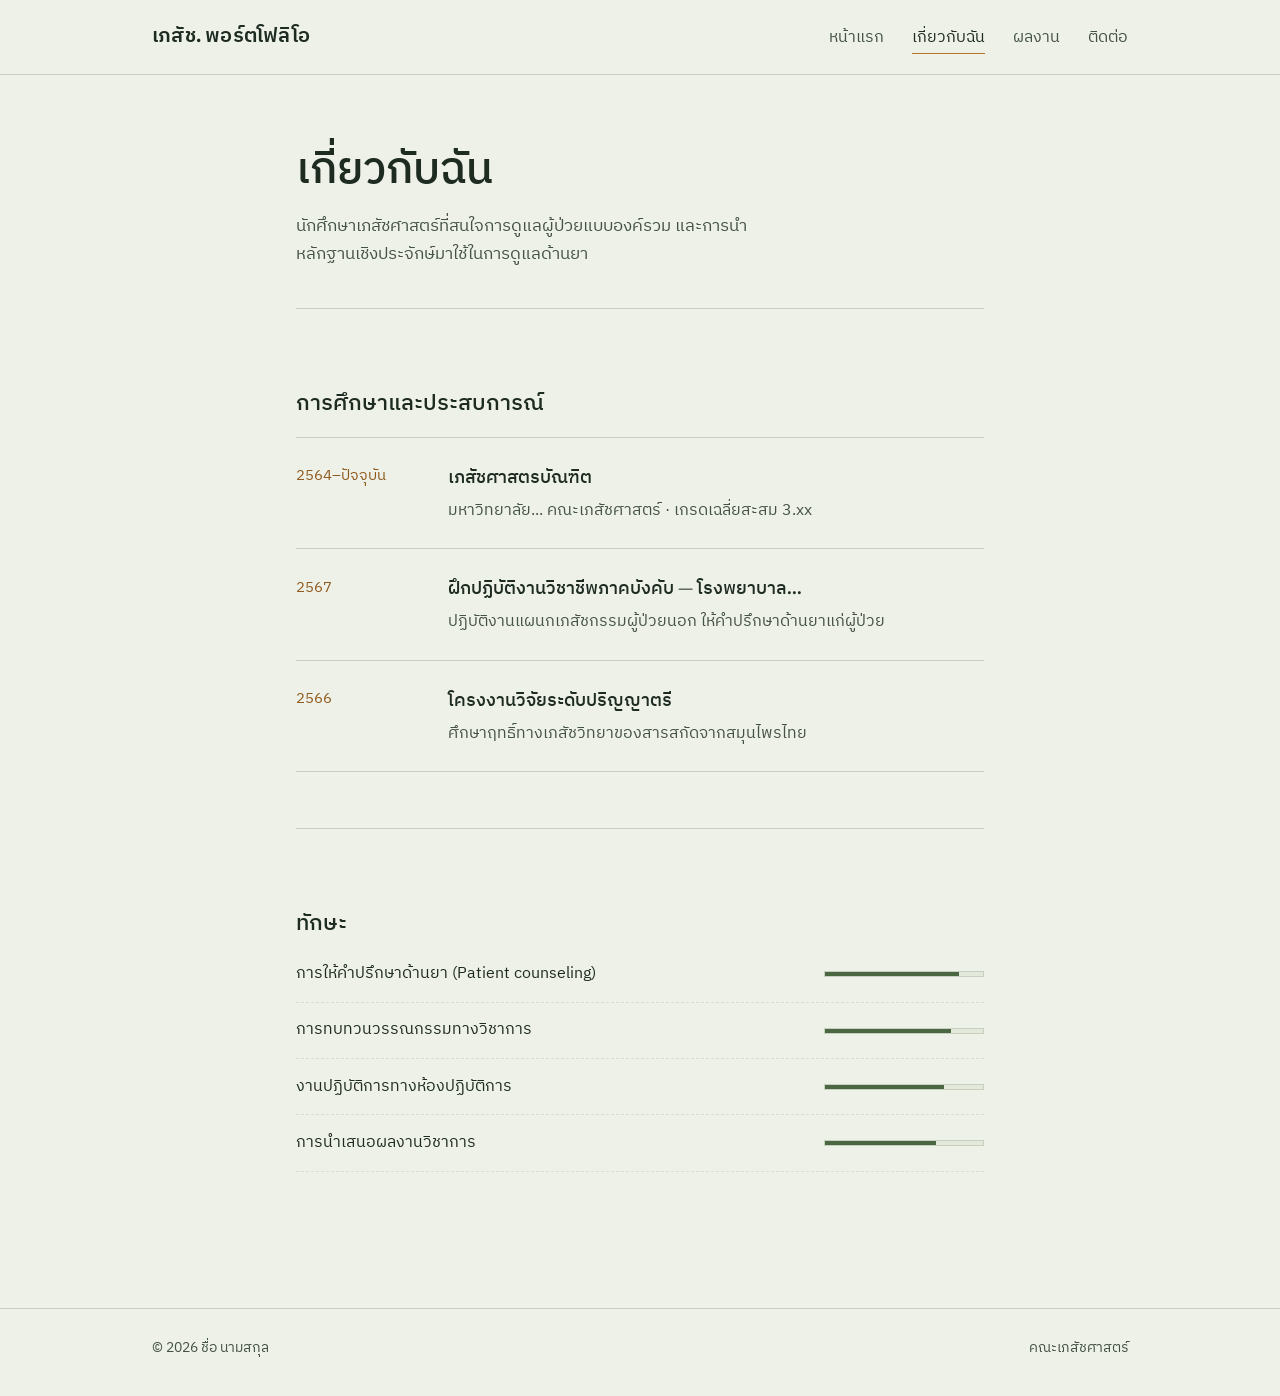
==== about.html @ ba4407d7 "Add files via upload" ====
<!DOCTYPE html>
<html lang="th">
<head>
<meta charset="UTF-8">
<meta name="viewport" content="width=device-width, initial-scale=1.0">
<title>เกี่ยวกับฉัน — ชื่อ นามสกุล</title>
<link rel="stylesheet" href="styles.css">
</head>
<body>

<header class="site">
  <nav class="site-nav">
    <a class="mark" href="index.html">เภสัช. พอร์ตโฟลิโอ</a>
    <ul>
      <li><a href="index.html">หน้าแรก</a></li>
      <li><a href="about.html" aria-current="page">เกี่ยวกับฉัน</a></li>
      <li><a href="projects.html">ผลงาน</a></li>
      <li><a href="contact.html">ติดต่อ</a></li>
    </ul>
  </nav>
</header>

<main>
  <div class="wrap">
    <div class="page-head">
      <h1>เกี่ยวกับฉัน</h1>
      <p>
        นักศึกษาเภสัชศาสตร์ที่สนใจการดูแลผู้ป่วยแบบองค์รวม
        และการนำหลักฐานเชิงประจักษ์มาใช้ในการดูแลด้านยา
      </p>
    </div>

    <section class="block">
      <h2 style="font-family: var(--font-display); font-weight:500; font-size:1.4rem; margin-bottom:1rem;">การศึกษาและประสบการณ์</h2>
      <ul class="timeline">
        <li>
          <span class="when">2564–ปัจจุบัน</span>
          <div>
            <h3>เภสัชศาสตรบัณฑิต</h3>
            <p>มหาวิทยาลัย... คณะเภสัชศาสตร์ · เกรดเฉลี่ยสะสม 3.xx</p>
          </div>
        </li>
        <li>
          <span class="when">2567</span>
          <div>
            <h3>ฝึกปฏิบัติงานวิชาชีพภาคบังคับ — โรงพยาบาล...</h3>
            <p>ปฏิบัติงานแผนกเภสัชกรรมผู้ป่วยนอก ให้คำปรึกษาด้านยาแก่ผู้ป่วย</p>
          </div>
        </li>
        <li>
          <span class="when">2566</span>
          <div>
            <h3>โครงงานวิจัยระดับปริญญาตรี</h3>
            <p>ศึกษาฤทธิ์ทางเภสัชวิทยาของสารสกัดจากสมุนไพรไทย</p>
          </div>
        </li>
      </ul>
    </section>

    <section class="block">
      <h2 style="font-family: var(--font-display); font-weight:500; font-size:1.4rem; margin-bottom:1.3rem;">ทักษะ</h2>
      <ul class="skill-list">
        <li>
          <span class="name">การให้คำปรึกษาด้านยา (Patient counseling)</span>
          <span class="bar"><span style="--fill: 85%;"></span></span>
        </li>
        <li>
          <span class="name">การทบทวนวรรณกรรมทางวิชาการ</span>
          <span class="bar"><span style="--fill: 80%;"></span></span>
        </li>
        <li>
          <span class="name">งานปฏิบัติการทางห้องปฏิบัติการ</span>
          <span class="bar"><span style="--fill: 75%;"></span></span>
        </li>
        <li>
          <span class="name">การนำเสนอผลงานวิชาการ</span>
          <span class="bar"><span style="--fill: 70%;"></span></span>
        </li>
      </ul>
    </section>
  </div>
</main>

<footer class="site">
  <div class="wrap-wide">
    <span>© 2026 ชื่อ นามสกุล</span>
    <span>คณะเภสัชศาสตร์</span>
  </div>
</footer>

</body>
</html>
---- styles.css ----
/* ===================================================================
   Portfolio — เภสัชศาสตร์
   Design concept: ฉลากยา / apothecary label — hairline rules, a warm
   amber-glass accent against sage paper, serif headlines set like a
   label's product name, sans body copy for clarity and legibility.
   =================================================================== */

@import url('https://fonts.googleapis.com/css2?family=Fraunces:opsz,wght@9..144,400;9..144,500;9..144,600&family=IBM+Plex+Sans+Thai:wght@400;500;600&family=IBM+Plex+Sans:wght@400;500;600&display=swap');

:root {
  --ink: #1E2B21;
  --ink-soft: #445243;
  --paper: #EEF1E8;
  --paper-alt: #E3E9DA;
  --card: #F6F8F1;
  --amber: #B8752B;
  --amber-deep: #8F5A1E;
  --green: #4A6741;
  --line: #C7CFC0;
  --line-soft: #D8DECE;

  --font-display: 'Fraunces', 'IBM Plex Sans Thai', serif;
  --font-body: 'IBM Plex Sans Thai', 'IBM Plex Sans', sans-serif;

  --content-w: 46rem;
  --wide-w: 64rem;
}

* { box-sizing: border-box; }

html {
  scroll-behavior: smooth;
}

body {
  margin: 0;
  background: var(--paper);
  color: var(--ink);
  font-family: var(--font-body);
  font-size: 1rem;
  line-height: 1.65;
  -webkit-font-smoothing: antialiased;
}

img { max-width: 100%; display: block; }

a {
  color: var(--amber-deep);
  text-decoration-color: var(--line);
  text-underline-offset: 3px;
}
a:hover { text-decoration-color: currentColor; }

:focus-visible {
  outline: 2px solid var(--amber-deep);
  outline-offset: 3px;
}

@media (prefers-reduced-motion: reduce) {
  *, *::before, *::after {
    animation-duration: 0.001ms !important;
    transition-duration: 0.001ms !important;
  }
  html { scroll-behavior: auto; }
}

/* ---------- layout shells ---------- */

.wrap {
  max-width: var(--content-w);
  margin: 0 auto;
  padding: 0 1.5rem;
}
.wrap-wide {
  max-width: var(--wide-w);
  margin: 0 auto;
  padding: 0 1.5rem;
}

/* ---------- header / nav ---------- */

header.site {
  border-bottom: 1px solid var(--line);
  background: var(--paper);
}
.site-nav {
  max-width: var(--wide-w);
  margin: 0 auto;
  padding: 1.15rem 1.5rem;
  display: flex;
  align-items: baseline;
  justify-content: space-between;
  gap: 1rem;
  flex-wrap: wrap;
}
.site-nav .mark {
  font-family: var(--font-display);
  font-size: 1.25rem;
  font-weight: 600;
  color: var(--ink);
  text-decoration: none;
  letter-spacing: 0.01em;
}
.site-nav .mark:hover { color: var(--amber-deep); }
.site-nav ul {
  list-style: none;
  display: flex;
  gap: 1.75rem;
  margin: 0;
  padding: 0;
}
.site-nav a {
  color: var(--ink-soft);
  text-decoration: none;
  font-size: 0.97rem;
  padding-bottom: 3px;
  border-bottom: 1px solid transparent;
}
.site-nav a:hover { color: var(--ink); }
.site-nav a[aria-current="page"] {
  color: var(--ink);
  border-bottom-color: var(--amber);
}

/* ---------- footer ---------- */

footer.site {
  border-top: 1px solid var(--line);
  margin-top: 5rem;
}
footer.site .wrap-wide {
  padding-top: 1.75rem;
  padding-bottom: 2.25rem;
  display: flex;
  justify-content: space-between;
  flex-wrap: wrap;
  gap: 0.75rem;
  color: var(--ink-soft);
  font-size: 0.9rem;
}

/* ---------- hero (home) ---------- */

.hero {
  padding: 5.5rem 0 4rem;
}
.hero .kicker {
  font-size: 0.95rem;
  color: var(--amber-deep);
  margin: 0 0 0.9rem;
}
.hero h1 {
  font-family: var(--font-display);
  font-weight: 500;
  font-size: clamp(2.3rem, 5vw, 3.6rem);
  line-height: 1.12;
  margin: 0 0 1.1rem;
  max-width: 14ch;
  opacity: 0;
  animation: rise 0.7s ease-out 0.1s forwards;
}
.hero p.lede {
  font-size: 1.15rem;
  color: var(--ink-soft);
  max-width: 42ch;
  margin: 0 0 2.1rem;
  opacity: 0;
  animation: rise 0.7s ease-out 0.25s forwards;
}
@keyframes rise {
  from { opacity: 0; transform: translateY(10px); }
  to   { opacity: 1; transform: translateY(0); }
}

.hr {
  border: none;
  border-top: 1px solid var(--line);
  margin: 0;
}

/* buttons */

.btn {
  display: inline-flex;
  align-items: center;
  gap: 0.5rem;
  padding: 0.7rem 1.3rem;
  background: var(--ink);
  color: var(--paper);
  text-decoration: none;
  font-size: 0.97rem;
  border: 1px solid var(--ink);
}
.btn:hover { background: var(--amber-deep); border-color: var(--amber-deep); }
.btn-outline {
  background: transparent;
  color: var(--ink);
  border: 1px solid var(--line);
}
.btn-outline:hover { border-color: var(--ink); background: var(--card); }

/* ---------- generic page header ---------- */

.page-head {
  padding: 3.5rem 0 2.5rem;
  border-bottom: 1px solid var(--line);
}
.page-head h1 {
  font-family: var(--font-display);
  font-weight: 500;
  font-size: clamp(2rem, 4vw, 2.75rem);
  margin: 0 0 0.6rem;
}
.page-head p {
  color: var(--ink-soft);
  max-width: 48ch;
  margin: 0;
  font-size: 1.05rem;
}

/* ---------- home: summary blocks ---------- */

.summary-grid {
  display: grid;
  grid-template-columns: repeat(3, 1fr);
  gap: 0;
  border-top: 1px solid var(--line);
  border-left: 1px solid var(--line);
}
.summary-grid > div {
  border-right: 1px solid var(--line);
  border-bottom: 1px solid var(--line);
  padding: 1.5rem 1.6rem;
}
.summary-grid h3 {
  font-family: var(--font-display);
  font-weight: 500;
  font-size: 1.05rem;
  margin: 0 0 0.5rem;
}
.summary-grid p {
  margin: 0;
  color: var(--ink-soft);
  font-size: 0.94rem;
}
@media (max-width: 720px) {
  .summary-grid { grid-template-columns: 1fr; }
}

section.block { padding: 3.5rem 0; }
section.block + section.block { border-top: 1px solid var(--line); }

/* ---------- about page ---------- */

.timeline {
  list-style: none;
  margin: 0;
  padding: 0;
  border-top: 1px solid var(--line);
}
.timeline li {
  display: grid;
  grid-template-columns: 8rem 1fr;
  gap: 1.5rem;
  padding: 1.5rem 0;
  border-bottom: 1px solid var(--line);
}
.timeline .when {
  color: var(--amber-deep);
  font-size: 0.92rem;
  padding-top: 0.15rem;
}
.timeline h3 {
  font-family: var(--font-display);
  font-weight: 500;
  font-size: 1.15rem;
  margin: 0 0 0.35rem;
}
.timeline p { margin: 0; color: var(--ink-soft); }
@media (max-width: 560px) {
  .timeline li { grid-template-columns: 1fr; gap: 0.4rem; }
}

.skill-list {
  list-style: none;
  margin: 0;
  padding: 0;
  display: grid;
  gap: 0.9rem;
}
.skill-list li {
  display: grid;
  grid-template-columns: 1fr auto;
  align-items: center;
  gap: 1rem;
  padding-bottom: 0.9rem;
  border-bottom: 1px dashed var(--line-soft);
}
.skill-list .name { font-size: 1rem; }
.skill-list .bar {
  width: 10rem;
  height: 6px;
  background: var(--paper-alt);
  position: relative;
  border: 1px solid var(--line);
}
.skill-list .bar span {
  position: absolute;
  inset: 0;
  background: var(--green);
  width: var(--fill, 60%);
}
@media (max-width: 560px) {
  .skill-list .bar { width: 6rem; }
}

/* ---------- projects grid + cards ---------- */

.project-grid {
  display: grid;
  grid-template-columns: repeat(3, 1fr);
  gap: 1.5rem;
  padding: 3rem 0 5rem;
}
@media (max-width: 860px) {
  .project-grid { grid-template-columns: 1fr; }
}

.project-card {
  text-align: left;
  background: var(--card);
  border: 1px solid var(--line);
  border-top: 4px solid var(--accent, var(--amber));
  padding: 1.6rem 1.5rem 1.5rem;
  cursor: pointer;
  font-family: inherit;
  color: inherit;
  display: flex;
  flex-direction: column;
  gap: 0.9rem;
  transition: border-color 0.15s ease, transform 0.15s ease;
}
.project-card:hover {
  border-color: var(--ink-soft);
  transform: translateY(-2px);
}
.project-card .tag {
  font-size: 0.85rem;
  color: var(--amber-deep);
}
.project-card h3 {
  font-family: var(--font-display);
  font-weight: 500;
  font-size: 1.3rem;
  margin: 0;
  line-height: 1.25;
}
.project-card p {
  margin: 0;
  color: var(--ink-soft);
  font-size: 0.96rem;
}
.project-card .more {
  margin-top: auto;
  font-size: 0.92rem;
  color: var(--ink);
  padding-top: 0.5rem;
}

/* ---------- modal ---------- */

.modal-backdrop {
  position: fixed;
  inset: 0;
  background: rgba(20, 26, 18, 0.55);
  display: flex;
  align-items: center;
  justify-content: center;
  padding: 1.5rem;
  opacity: 0;
  pointer-events: none;
  transition: opacity 0.2s ease;
  z-index: 50;
}
.modal-backdrop.open {
  opacity: 1;
  pointer-events: auto;
}

.modal {
  background: var(--paper);
  max-width: 34rem;
  width: 100%;
  max-height: 85vh;
  overflow-y: auto;
  border: 1px solid var(--line);
  border-top: 5px solid var(--accent, var(--amber));
  padding: 2.2rem 2rem;
  transform: translateY(14px) scale(0.98);
  transition: transform 0.2s ease;
  position: relative;
}
.modal-backdrop.open .modal {
  transform: translateY(0) scale(1);
}
.modal .close {
  position: absolute;
  top: 1.1rem;
  right: 1.1rem;
  background: none;
  border: 1px solid var(--line);
  width: 2rem;
  height: 2rem;
  font-size: 1.1rem;
  line-height: 1;
  cursor: pointer;
  color: var(--ink-soft);
}
.modal .close:hover { color: var(--ink); border-color: var(--ink); }
.modal .tag { font-size: 0.85rem; color: var(--amber-deep); }
.modal h2 {
  font-family: var(--font-display);
  font-weight: 500;
  font-size: 1.6rem;
  margin: 0.4rem 0 1rem;
  padding-right: 2rem;
}
.modal .meta {
  display: flex;
  gap: 1.5rem;
  flex-wrap: wrap;
  font-size: 0.88rem;
  color: var(--ink-soft);
  margin-bottom: 1.2rem;
  padding-bottom: 1.1rem;
  border-bottom: 1px solid var(--line-soft);
}
.modal .meta strong { color: var(--ink); display: block; font-weight: 500; }
.modal p { color: var(--ink-soft); margin: 0 0 1rem; }
.modal ul.chips {
  list-style: none;
  display: flex;
  flex-wrap: wrap;
  gap: 0.5rem;
  padding: 0;
  margin: 0;
}
.modal ul.chips li {
  border: 1px solid var(--line);
  padding: 0.3rem 0.7rem;
  font-size: 0.85rem;
  color: var(--ink-soft);
}

/* ---------- contact page ---------- */

.contact-list {
  list-style: none;
  margin: 0;
  padding: 0;
  border-top: 1px solid var(--line);
}
.contact-list li {
  display: flex;
  justify-content: space-between;
  gap: 1rem;
  padding: 1.2rem 0;
  border-bottom: 1px solid var(--line);
  flex-wrap: wrap;
}
.contact-list .label { color: var(--ink-soft); }
.contact-list a { color: var(--ink); font-weight: 500; }
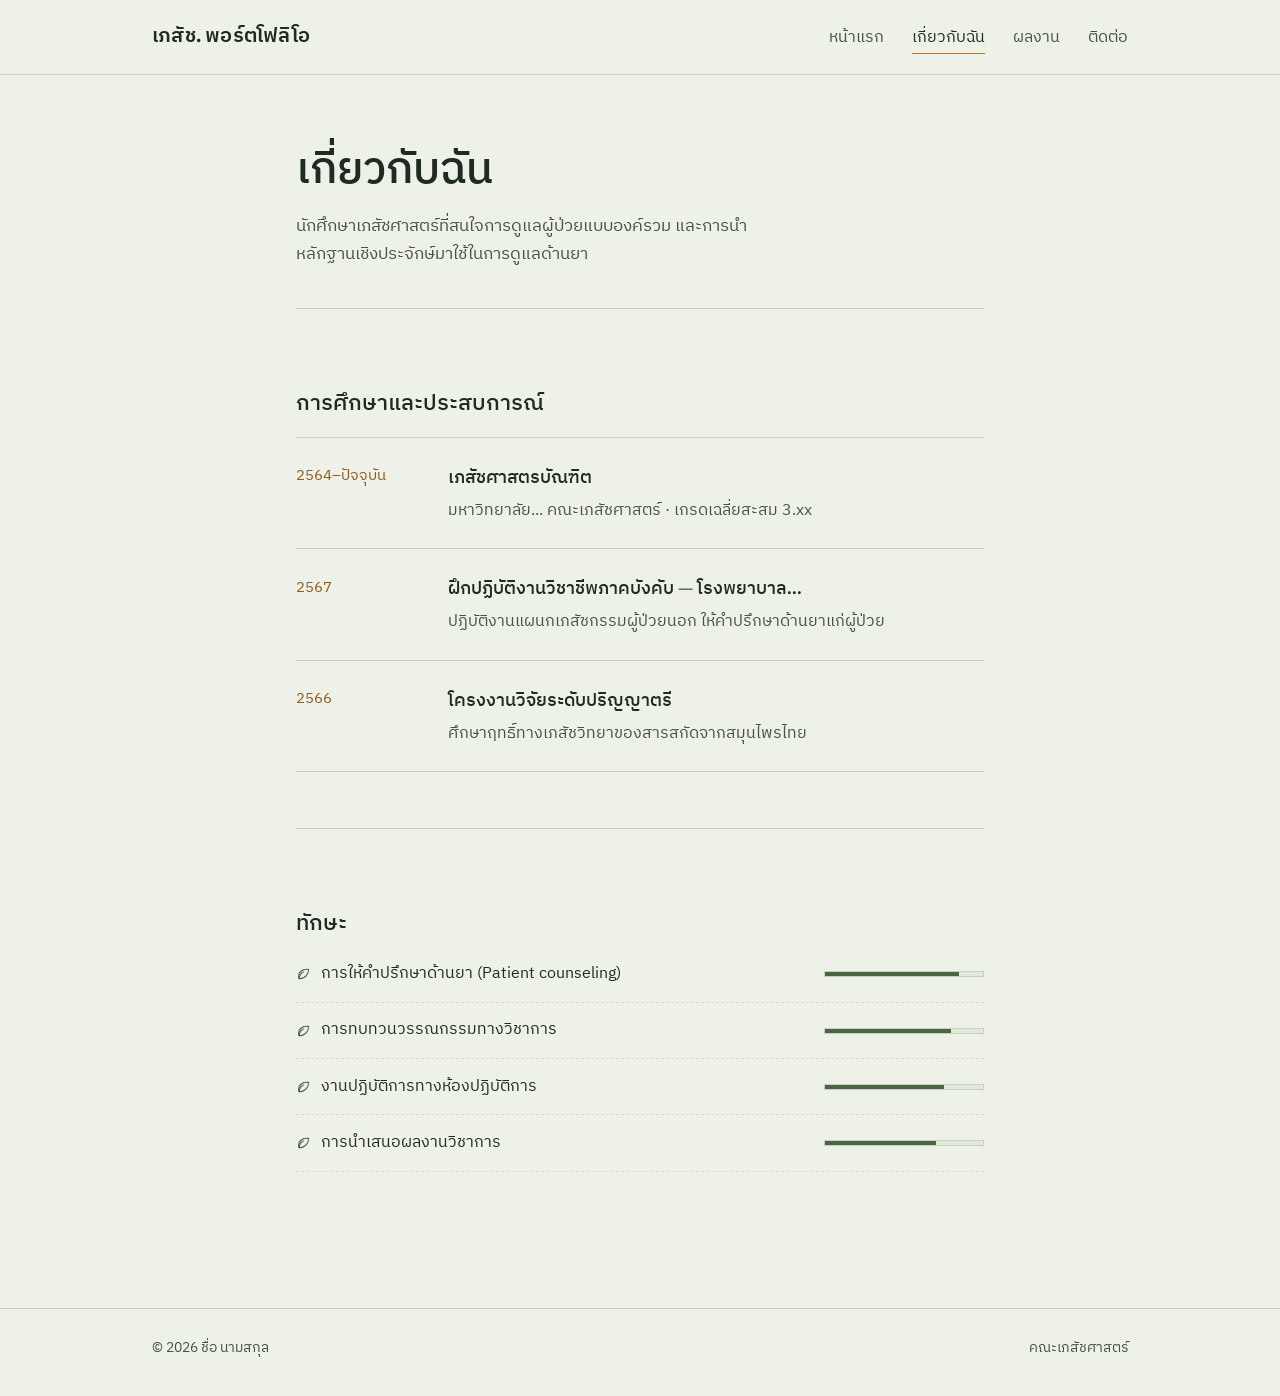
==== commit cf27fd44: "Update about.html" ====
--- a/about.html
+++ b/about.html
@@ -4,7 +4,628 @@
 <meta charset="UTF-8">
 <meta name="viewport" content="width=device-width, initial-scale=1.0">
 <title>เกี่ยวกับฉัน — ชื่อ นามสกุล</title>
-<link rel="stylesheet" href="styles.css">
+<style>
+/* ===================================================================
+   Portfolio — เภสัชศาสตร์
+   Design concept: ฉลากยา / apothecary label — hairline rules, a warm
+   amber-glass accent against sage paper, serif headlines set like a
+   label's product name, sans body copy for clarity and legibility.
+   =================================================================== */
+
+@import url('https://fonts.googleapis.com/css2?family=Fraunces:opsz,wght@9..144,400;9..144,500;9..144,600&family=IBM+Plex+Sans+Thai:wght@400;500;600&family=IBM+Plex+Sans:wght@400;500;600&display=swap');
+
+:root {
+  --ink: #1E2B21;
+  --ink-soft: #445243;
+  --paper: #EEF1E8;
+  --paper-alt: #E3E9DA;
+  --card: #F6F8F1;
+  --amber: #B8752B;
+  --amber-deep: #8F5A1E;
+  --green: #4A6741;
+  --line: #C7CFC0;
+  --line-soft: #D8DECE;
+
+  --font-display: 'Fraunces', 'IBM Plex Sans Thai', serif;
+  --font-body: 'IBM Plex Sans Thai', 'IBM Plex Sans', sans-serif;
+
+  --content-w: 46rem;
+  --wide-w: 64rem;
+}
+
+* { box-sizing: border-box; }
+
+html {
+  scroll-behavior: smooth;
+}
+
+body {
+  margin: 0;
+  background: var(--paper);
+  color: var(--ink);
+  font-family: var(--font-body);
+  font-size: 1rem;
+  line-height: 1.65;
+  -webkit-font-smoothing: antialiased;
+}
+
+img { max-width: 100%; display: block; }
+
+a {
+  color: var(--amber-deep);
+  text-decoration-color: var(--line);
+  text-underline-offset: 3px;
+}
+a:hover { text-decoration-color: currentColor; }
+
+:focus-visible {
+  outline: 2px solid var(--amber-deep);
+  outline-offset: 3px;
+}
+
+@media (prefers-reduced-motion: reduce) {
+  *, *::before, *::after {
+    animation-duration: 0.001ms !important;
+    transition-duration: 0.001ms !important;
+  }
+  html { scroll-behavior: auto; }
+}
+
+/* ---------- layout shells ---------- */
+
+.wrap {
+  max-width: var(--content-w);
+  margin: 0 auto;
+  padding: 0 1.5rem;
+}
+.wrap-wide {
+  max-width: var(--wide-w);
+  margin: 0 auto;
+  padding: 0 1.5rem;
+}
+
+/* ---------- header / nav ---------- */
+
+header.site {
+  border-bottom: 1px solid var(--line);
+  background: var(--paper);
+}
+.site-nav {
+  max-width: var(--wide-w);
+  margin: 0 auto;
+  padding: 1.15rem 1.5rem;
+  display: flex;
+  align-items: baseline;
+  justify-content: space-between;
+  gap: 1rem;
+  flex-wrap: wrap;
+}
+.site-nav .mark {
+  font-family: var(--font-display);
+  font-size: 1.25rem;
+  font-weight: 600;
+  color: var(--ink);
+  text-decoration: none;
+  letter-spacing: 0.01em;
+}
+.site-nav .mark:hover { color: var(--amber-deep); }
+.site-nav ul {
+  list-style: none;
+  display: flex;
+  gap: 1.75rem;
+  margin: 0;
+  padding: 0;
+}
+.site-nav a {
+  color: var(--ink-soft);
+  text-decoration: none;
+  font-size: 0.97rem;
+  padding-bottom: 3px;
+  border-bottom: 1px solid transparent;
+}
+.site-nav a:hover { color: var(--ink); }
+.site-nav a[aria-current="page"] {
+  color: var(--ink);
+  border-bottom-color: var(--amber);
+}
+
+/* ---------- footer ---------- */
+
+footer.site {
+  border-top: 1px solid var(--line);
+  margin-top: 5rem;
+}
+footer.site .wrap-wide {
+  padding-top: 1.75rem;
+  padding-bottom: 2.25rem;
+  display: flex;
+  justify-content: space-between;
+  flex-wrap: wrap;
+  gap: 0.75rem;
+  color: var(--ink-soft);
+  font-size: 0.9rem;
+}
+
+/* ---------- hero (home) ---------- */
+
+.hero {
+  padding: 5.5rem 0 4rem;
+}
+.hero-split {
+  display: grid;
+  grid-template-columns: 1.15fr 0.85fr;
+  gap: 3rem;
+  align-items: center;
+}
+@media (max-width: 760px) {
+  .hero-split {
+    grid-template-columns: 1fr;
+    gap: 2rem;
+  }
+  .hero-photo { order: -1; max-width: 14rem; }
+}
+.hero-photo {
+  border: 1px solid var(--line);
+  border-top: 4px solid var(--amber);
+  padding: 0.6rem;
+  background: var(--card);
+  opacity: 0;
+  animation: rise 0.7s ease-out 0.15s forwards;
+}
+.hero-photo img {
+  width: 100%;
+  aspect-ratio: 4 / 5;
+  object-fit: cover;
+  display: block;
+  filter: grayscale(8%);
+}
+.hero .kicker {
+  font-size: 0.95rem;
+  color: var(--amber-deep);
+  margin: 0 0 0.9rem;
+}
+.hero h1 {
+  font-family: var(--font-display);
+  font-weight: 500;
+  font-size: clamp(2.3rem, 5vw, 3.6rem);
+  line-height: 1.12;
+  margin: 0 0 1.1rem;
+  max-width: 14ch;
+  opacity: 0;
+  animation: rise 0.7s ease-out 0.1s forwards;
+}
+.hero p.lede {
+  font-size: 1.15rem;
+  color: var(--ink-soft);
+  max-width: 42ch;
+  margin: 0 0 2.1rem;
+  opacity: 0;
+  animation: rise 0.7s ease-out 0.25s forwards;
+}
+@keyframes rise {
+  from { opacity: 0; transform: translateY(10px); }
+  to   { opacity: 1; transform: translateY(0); }
+}
+
+.hr {
+  border: none;
+  border-top: 1px solid var(--line);
+  margin: 0;
+}
+
+/* decorative section divider with center diamond mark */
+.divider {
+  position: relative;
+  height: 1px;
+  background: var(--line);
+  margin: 0;
+}
+.divider::after {
+  content: '';
+  position: absolute;
+  left: 50%;
+  top: 50%;
+  width: 8px;
+  height: 8px;
+  background: var(--paper);
+  border: 1px solid var(--line);
+  transform: translate(-50%, -50%) rotate(45deg);
+}
+
+/* faint botanical line-art motif behind the hero */
+.hero-split { position: relative; }
+.hero-split > * { position: relative; z-index: 1; }
+.hero-deco {
+  position: absolute;
+  top: -2rem;
+  right: -1rem;
+  width: 15rem;
+  height: 15rem;
+  color: var(--green);
+  opacity: 0.09;
+  z-index: 0;
+  pointer-events: none;
+}
+@media (max-width: 760px) {
+  .hero-deco { width: 10rem; height: 10rem; top: -1rem; right: -1rem; }
+}
+
+/* register-mark corners on the profile photo, apothecary-label style */
+.hero-photo { position: relative; }
+.hero-photo::before,
+.hero-photo::after {
+  content: '';
+  position: absolute;
+  width: 16px;
+  height: 16px;
+}
+.hero-photo::before {
+  top: -1px; left: -1px;
+  border-top: 2px solid var(--amber);
+  border-left: 2px solid var(--amber);
+}
+.hero-photo::after {
+  bottom: -1px; right: -1px;
+  border-bottom: 2px solid var(--amber);
+  border-right: 2px solid var(--amber);
+}
+
+/* inline icon defaults */
+.icon {
+  width: 20px;
+  height: 20px;
+  stroke: currentColor;
+  fill: none;
+  stroke-width: 1.6;
+  stroke-linecap: round;
+  stroke-linejoin: round;
+  flex-shrink: 0;
+}
+
+/* buttons */
+
+.btn {
+  display: inline-flex;
+  align-items: center;
+  gap: 0.5rem;
+  padding: 0.7rem 1.3rem;
+  background: var(--ink);
+  color: var(--paper);
+  text-decoration: none;
+  font-size: 0.97rem;
+  border: 1px solid var(--ink);
+}
+.btn:hover { background: var(--amber-deep); border-color: var(--amber-deep); }
+.btn-outline {
+  background: transparent;
+  color: var(--ink);
+  border: 1px solid var(--line);
+}
+.btn-outline:hover { border-color: var(--ink); background: var(--card); }
+
+/* ---------- generic page header ---------- */
+
+.page-head {
+  padding: 3.5rem 0 2.5rem;
+  border-bottom: 1px solid var(--line);
+}
+.page-head h1 {
+  font-family: var(--font-display);
+  font-weight: 500;
+  font-size: clamp(2rem, 4vw, 2.75rem);
+  margin: 0 0 0.6rem;
+}
+.page-head p {
+  color: var(--ink-soft);
+  max-width: 48ch;
+  margin: 0;
+  font-size: 1.05rem;
+}
+
+/* ---------- home: summary blocks ---------- */
+
+.summary-grid {
+  display: grid;
+  grid-template-columns: repeat(3, 1fr);
+  gap: 0;
+  border-top: 1px solid var(--line);
+  border-left: 1px solid var(--line);
+}
+.summary-grid > div {
+  border-right: 1px solid var(--line);
+  border-bottom: 1px solid var(--line);
+  padding: 1.5rem 1.6rem;
+}
+.summary-grid h3 {
+  font-family: var(--font-display);
+  font-weight: 500;
+  font-size: 1.05rem;
+  margin: 0 0 0.5rem;
+  display: flex;
+  align-items: center;
+  gap: 0.55rem;
+}
+.summary-grid .icon { width: 18px; height: 18px; color: var(--amber-deep); }
+.summary-grid p {
+  margin: 0;
+  color: var(--ink-soft);
+  font-size: 0.94rem;
+}
+@media (max-width: 720px) {
+  .summary-grid { grid-template-columns: 1fr; }
+}
+
+section.block { padding: 3.5rem 0; }
+section.block + section.block { border-top: 1px solid var(--line); }
+
+/* ---------- about page ---------- */
+
+.timeline {
+  list-style: none;
+  margin: 0;
+  padding: 0;
+  border-top: 1px solid var(--line);
+}
+.timeline li {
+  display: grid;
+  grid-template-columns: 8rem 1fr;
+  gap: 1.5rem;
+  padding: 1.5rem 0;
+  border-bottom: 1px solid var(--line);
+}
+.timeline .when {
+  color: var(--amber-deep);
+  font-size: 0.92rem;
+  padding-top: 0.15rem;
+}
+.timeline h3 {
+  font-family: var(--font-display);
+  font-weight: 500;
+  font-size: 1.15rem;
+  margin: 0 0 0.35rem;
+}
+.timeline p { margin: 0; color: var(--ink-soft); }
+@media (max-width: 560px) {
+  .timeline li { grid-template-columns: 1fr; gap: 0.4rem; }
+}
+
+.skill-list {
+  list-style: none;
+  margin: 0;
+  padding: 0;
+  display: grid;
+  gap: 0.9rem;
+}
+.skill-list li {
+  display: grid;
+  grid-template-columns: 1fr auto;
+  align-items: center;
+  gap: 1rem;
+  padding-bottom: 0.9rem;
+  border-bottom: 1px dashed var(--line-soft);
+}
+.skill-list .name {
+  display: flex;
+  align-items: center;
+  gap: 0.55rem;
+  font-size: 1rem;
+}
+.skill-list .icon { width: 16px; height: 16px; color: var(--green); }
+.skill-list .bar {
+  width: 10rem;
+  height: 6px;
+  background: var(--paper-alt);
+  position: relative;
+  border: 1px solid var(--line);
+}
+.skill-list .bar span {
+  position: absolute;
+  inset: 0;
+  background: var(--green);
+  width: var(--fill, 60%);
+}
+@media (max-width: 560px) {
+  .skill-list .bar { width: 6rem; }
+}
+
+/* ---------- projects grid + cards ---------- */
+
+.project-grid {
+  display: grid;
+  grid-template-columns: repeat(3, 1fr);
+  gap: 1.5rem;
+  padding: 3rem 0 5rem;
+}
+@media (max-width: 860px) {
+  .project-grid { grid-template-columns: 1fr; }
+}
+
+.project-card {
+  text-align: left;
+  background: var(--card);
+  border: 1px solid var(--line);
+  border-top: 4px solid var(--accent, var(--amber));
+  padding: 0 0 1.5rem;
+  cursor: pointer;
+  font-family: inherit;
+  color: inherit;
+  display: flex;
+  flex-direction: column;
+  gap: 0.9rem;
+  transition: border-color 0.15s ease, transform 0.15s ease;
+  overflow: hidden;
+}
+.project-card .thumb {
+  width: 100%;
+  aspect-ratio: 4 / 3;
+  object-fit: cover;
+  display: block;
+  border-bottom: 1px solid var(--line);
+}
+.thumb-wrap { position: relative; }
+.thumb-wrap .chip {
+  position: absolute;
+  top: 0.7rem;
+  left: 0.7rem;
+  background: var(--ink);
+  color: var(--paper);
+  font-size: 0.78rem;
+  padding: 0.3rem 0.65rem;
+  letter-spacing: 0.01em;
+}
+.project-card .card-body {
+  padding: 1.4rem 1.5rem 0;
+  display: flex;
+  flex-direction: column;
+  gap: 0.9rem;
+  flex: 1;
+}
+.project-card:hover {
+  border-color: var(--ink-soft);
+  transform: translateY(-2px);
+}
+.project-card .tag {
+  font-size: 0.85rem;
+  color: var(--amber-deep);
+}
+.project-card h3 {
+  font-family: var(--font-display);
+  font-weight: 500;
+  font-size: 1.3rem;
+  margin: 0;
+  line-height: 1.25;
+}
+.project-card p {
+  margin: 0;
+  color: var(--ink-soft);
+  font-size: 0.96rem;
+}
+.project-card .more {
+  margin-top: auto;
+  font-size: 0.92rem;
+  color: var(--ink);
+  padding-top: 0.5rem;
+}
+
+/* ---------- modal ---------- */
+
+.modal-backdrop {
+  position: fixed;
+  inset: 0;
+  background: rgba(20, 26, 18, 0.55);
+  display: flex;
+  align-items: center;
+  justify-content: center;
+  padding: 1.5rem;
+  opacity: 0;
+  pointer-events: none;
+  transition: opacity 0.2s ease;
+  z-index: 50;
+}
+.modal-backdrop.open {
+  opacity: 1;
+  pointer-events: auto;
+}
+
+.modal {
+  background: var(--paper);
+  max-width: 34rem;
+  width: 100%;
+  max-height: 85vh;
+  overflow-y: auto;
+  border: 1px solid var(--line);
+  border-top: 5px solid var(--accent, var(--amber));
+  padding: 2.2rem 2rem;
+  transform: translateY(14px) scale(0.98);
+  transition: transform 0.2s ease;
+  position: relative;
+}
+.modal-backdrop.open .modal {
+  transform: translateY(0) scale(1);
+}
+.modal .thumb {
+  width: 100%;
+  aspect-ratio: 16 / 9;
+  object-fit: cover;
+  display: block;
+  margin: 0 0 1.3rem;
+  border: 1px solid var(--line);
+}
+.modal .close {
+  position: absolute;
+  top: 1.1rem;
+  right: 1.1rem;
+  background: none;
+  border: 1px solid var(--line);
+  width: 2rem;
+  height: 2rem;
+  font-size: 1.1rem;
+  line-height: 1;
+  cursor: pointer;
+  color: var(--ink-soft);
+}
+.modal .close:hover { color: var(--ink); border-color: var(--ink); }
+.modal .tag { font-size: 0.85rem; color: var(--amber-deep); }
+.modal h2 {
+  font-family: var(--font-display);
+  font-weight: 500;
+  font-size: 1.6rem;
+  margin: 0.4rem 0 1rem;
+  padding-right: 2rem;
+}
+.modal .meta {
+  display: flex;
+  gap: 1.5rem;
+  flex-wrap: wrap;
+  font-size: 0.88rem;
+  color: var(--ink-soft);
+  margin-bottom: 1.2rem;
+  padding-bottom: 1.1rem;
+  border-bottom: 1px solid var(--line-soft);
+}
+.modal .meta strong { color: var(--ink); display: block; font-weight: 500; }
+.modal p { color: var(--ink-soft); margin: 0 0 1rem; }
+.modal ul.chips {
+  list-style: none;
+  display: flex;
+  flex-wrap: wrap;
+  gap: 0.5rem;
+  padding: 0;
+  margin: 0;
+}
+.modal ul.chips li {
+  border: 1px solid var(--line);
+  padding: 0.3rem 0.7rem;
+  font-size: 0.85rem;
+  color: var(--ink-soft);
+}
+
+/* ---------- contact page ---------- */
+
+.contact-list {
+  list-style: none;
+  margin: 0;
+  padding: 0;
+  border-top: 1px solid var(--line);
+}
+.contact-list li {
+  display: flex;
+  justify-content: space-between;
+  gap: 1rem;
+  padding: 1.2rem 0;
+  border-bottom: 1px solid var(--line);
+  flex-wrap: wrap;
+}
+.contact-list .label-row {
+  display: flex;
+  align-items: center;
+  gap: 0.65rem;
+  color: var(--ink-soft);
+}
+.contact-list .icon { color: var(--amber-deep); width: 19px; height: 19px; }
+.contact-list a { color: var(--ink); font-weight: 500; }
+
+</style>
 </head>
 <body>
 
@@ -61,19 +682,19 @@
       <h2 style="font-family: var(--font-display); font-weight:500; font-size:1.4rem; margin-bottom:1.3rem;">ทักษะ</h2>
       <ul class="skill-list">
         <li>
-          <span class="name">การให้คำปรึกษาด้านยา (Patient counseling)</span>
+          <span class="name"><svg class="icon" viewBox="0 0 24 24"><path d="M5 19c8 0 14-6 14-14 0 0-11-1-14 6-1.8 4-1.5 8 0 8Z"/><path d="M5 19c0-4 2-8 6-10"/></svg>การให้คำปรึกษาด้านยา (Patient counseling)</span>
           <span class="bar"><span style="--fill: 85%;"></span></span>
         </li>
         <li>
-          <span class="name">การทบทวนวรรณกรรมทางวิชาการ</span>
+          <span class="name"><svg class="icon" viewBox="0 0 24 24"><path d="M5 19c8 0 14-6 14-14 0 0-11-1-14 6-1.8 4-1.5 8 0 8Z"/><path d="M5 19c0-4 2-8 6-10"/></svg>การทบทวนวรรณกรรมทางวิชาการ</span>
           <span class="bar"><span style="--fill: 80%;"></span></span>
         </li>
         <li>
-          <span class="name">งานปฏิบัติการทางห้องปฏิบัติการ</span>
+          <span class="name"><svg class="icon" viewBox="0 0 24 24"><path d="M5 19c8 0 14-6 14-14 0 0-11-1-14 6-1.8 4-1.5 8 0 8Z"/><path d="M5 19c0-4 2-8 6-10"/></svg>งานปฏิบัติการทางห้องปฏิบัติการ</span>
           <span class="bar"><span style="--fill: 75%;"></span></span>
         </li>
         <li>
-          <span class="name">การนำเสนอผลงานวิชาการ</span>
+          <span class="name"><svg class="icon" viewBox="0 0 24 24"><path d="M5 19c8 0 14-6 14-14 0 0-11-1-14 6-1.8 4-1.5 8 0 8Z"/><path d="M5 19c0-4 2-8 6-10"/></svg>การนำเสนอผลงานวิชาการ</span>
           <span class="bar"><span style="--fill: 70%;"></span></span>
         </li>
       </ul>
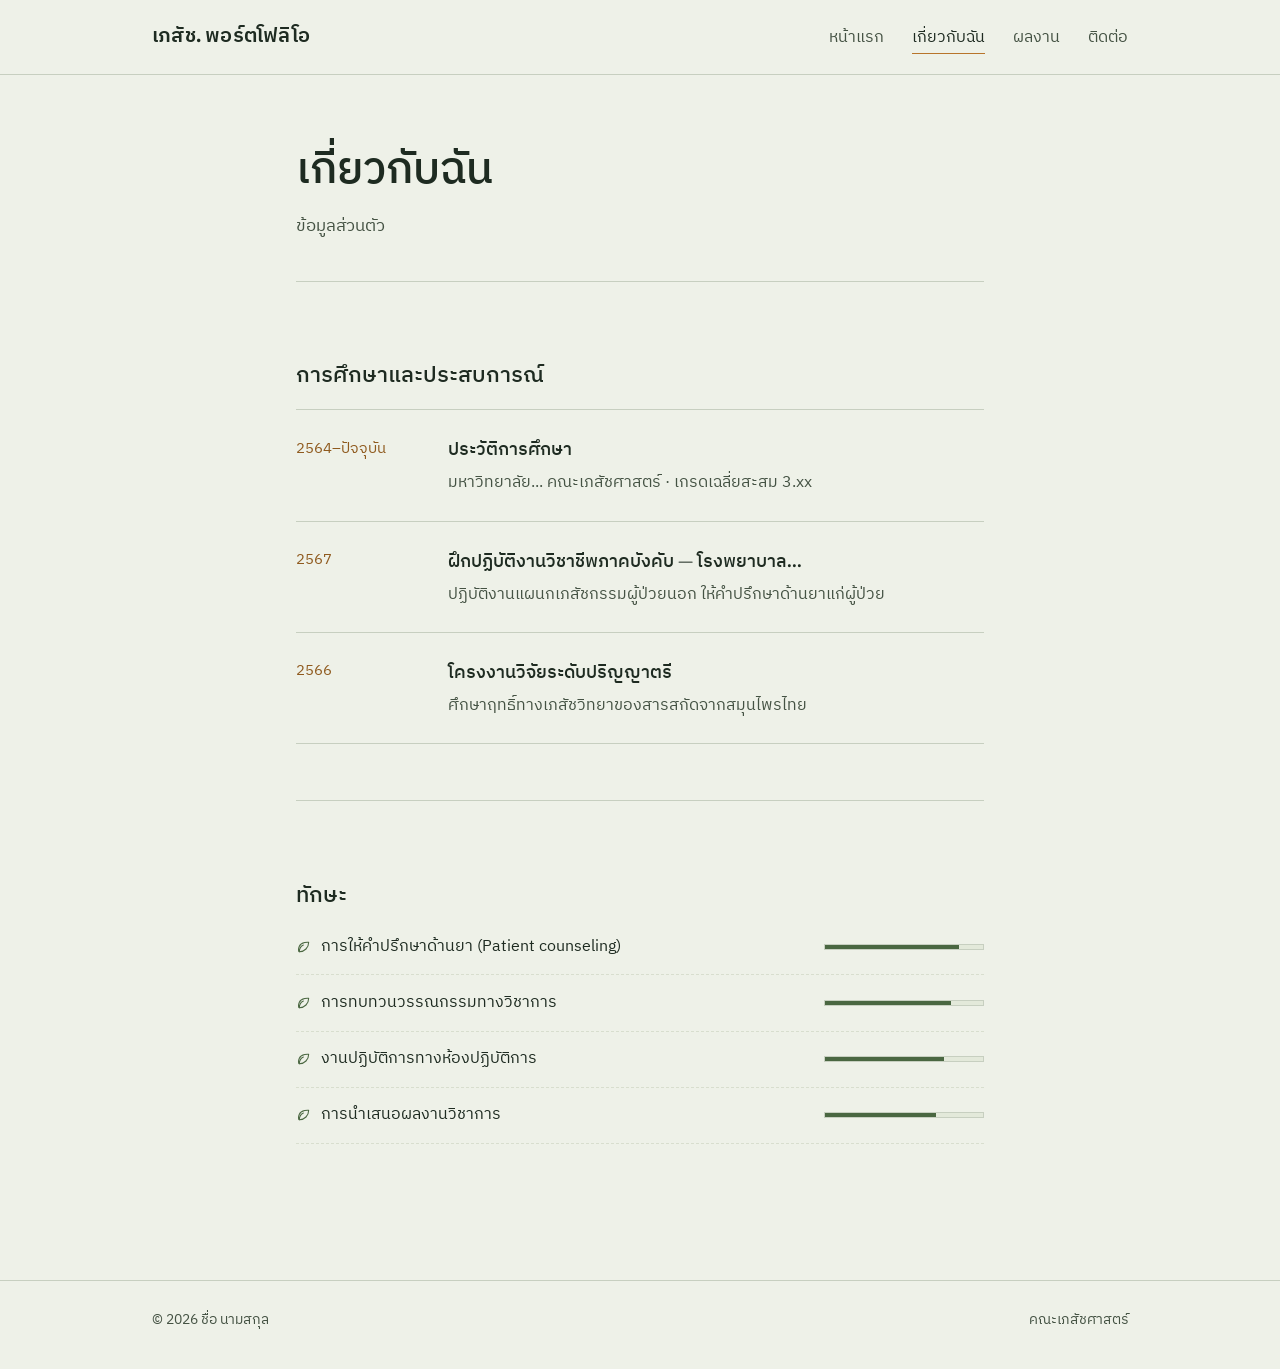
==== commit f88b1b70: "Update about.html" ====
--- a/about.html
+++ b/about.html
@@ -3,7 +3,7 @@
 <head>
 <meta charset="UTF-8">
 <meta name="viewport" content="width=device-width, initial-scale=1.0">
-<title>เกี่ยวกับฉัน — ชื่อ นามสกุล</title>
+<title>เกี่ยวกับฉัน — นายณัฐนันท์ จันทะโชติ</title>
 <style>
 /* ===================================================================
    Portfolio — เภสัชศาสตร์
@@ -646,8 +646,7 @@
     <div class="page-head">
       <h1>เกี่ยวกับฉัน</h1>
       <p>
-        นักศึกษาเภสัชศาสตร์ที่สนใจการดูแลผู้ป่วยแบบองค์รวม
-        และการนำหลักฐานเชิงประจักษ์มาใช้ในการดูแลด้านยา
+        ข้อมูลส่วนตัว
       </p>
     </div>
 
@@ -657,7 +656,7 @@
         <li>
           <span class="when">2564–ปัจจุบัน</span>
           <div>
-            <h3>เภสัชศาสตรบัณฑิต</h3>
+            <h3>ประวัติการศึกษา</h3>
             <p>มหาวิทยาลัย... คณะเภสัชศาสตร์ · เกรดเฉลี่ยสะสม 3.xx</p>
           </div>
         </li>
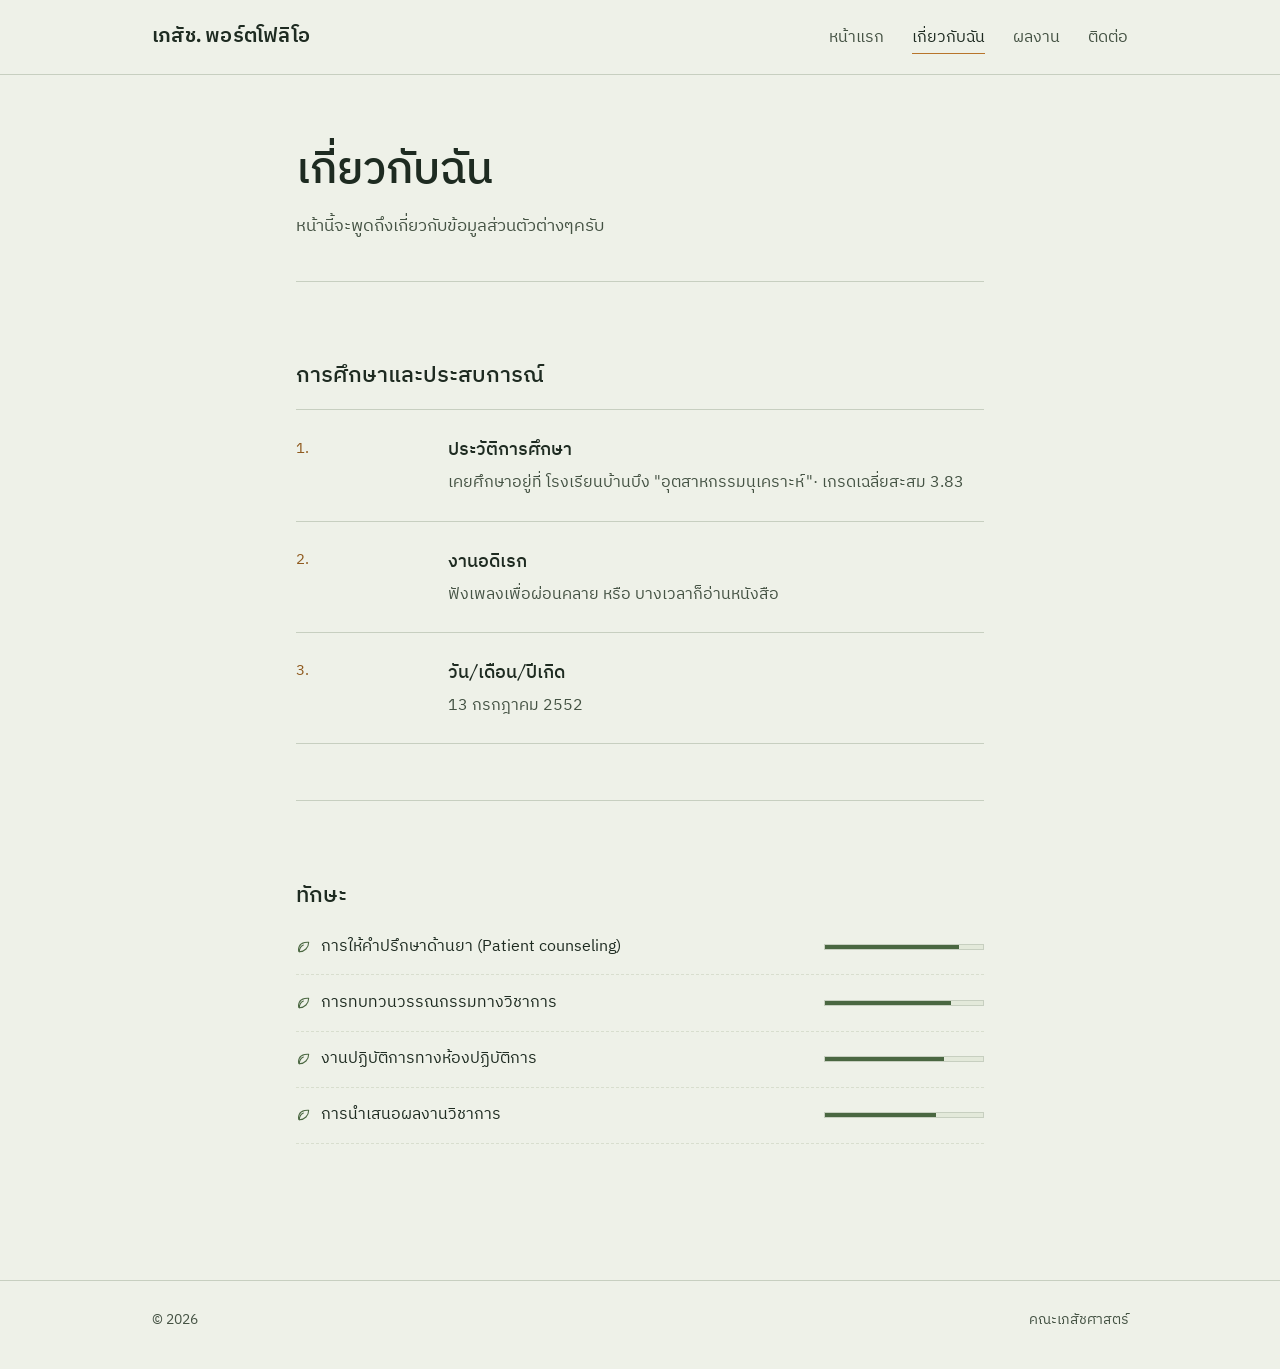
==== commit a965f6e4: "Update about.html" ====
--- a/about.html
+++ b/about.html
@@ -646,7 +646,7 @@
     <div class="page-head">
       <h1>เกี่ยวกับฉัน</h1>
       <p>
-        ข้อมูลส่วนตัว
+        หน้านี้จะพูดถึงเกี่ยวกับข้อมูลส่วนตัวต่างๆครับ
       </p>
     </div>
 
@@ -654,24 +654,24 @@
       <h2 style="font-family: var(--font-display); font-weight:500; font-size:1.4rem; margin-bottom:1rem;">การศึกษาและประสบการณ์</h2>
       <ul class="timeline">
         <li>
-          <span class="when">2564–ปัจจุบัน</span>
+          <span class="when">1.</span>
           <div>
             <h3>ประวัติการศึกษา</h3>
-            <p>มหาวิทยาลัย... คณะเภสัชศาสตร์ · เกรดเฉลี่ยสะสม 3.xx</p>
+            <p>เคยศึกษาอยู่ที่ โรงเรียนบ้านบึง "อุตสาหกรรมนุเคราะห์"· เกรดเฉลี่ยสะสม 3.83</p>
           </div>
         </li>
         <li>
-          <span class="when">2567</span>
+          <span class="when">2.</span>
           <div>
-            <h3>ฝึกปฏิบัติงานวิชาชีพภาคบังคับ — โรงพยาบาล...</h3>
-            <p>ปฏิบัติงานแผนกเภสัชกรรมผู้ป่วยนอก ให้คำปรึกษาด้านยาแก่ผู้ป่วย</p>
+            <h3>งานอดิเรก</h3>
+            <p>ฟังเพลงเพื่อผ่อนคลาย หรือ บางเวลาก็อ่านหนังสือ</p>
           </div>
         </li>
         <li>
-          <span class="when">2566</span>
+          <span class="when">3.</span>
           <div>
-            <h3>โครงงานวิจัยระดับปริญญาตรี</h3>
-            <p>ศึกษาฤทธิ์ทางเภสัชวิทยาของสารสกัดจากสมุนไพรไทย</p>
+            <h3>วัน/เดือน/ปีเกิด</h3>
+            <p>13 กรกฎาคม 2552</p>
           </div>
         </li>
       </ul>
@@ -703,7 +703,7 @@
 
 <footer class="site">
   <div class="wrap-wide">
-    <span>© 2026 ชื่อ นามสกุล</span>
+    <span>© 2026 </span>
     <span>คณะเภสัชศาสตร์</span>
   </div>
 </footer>
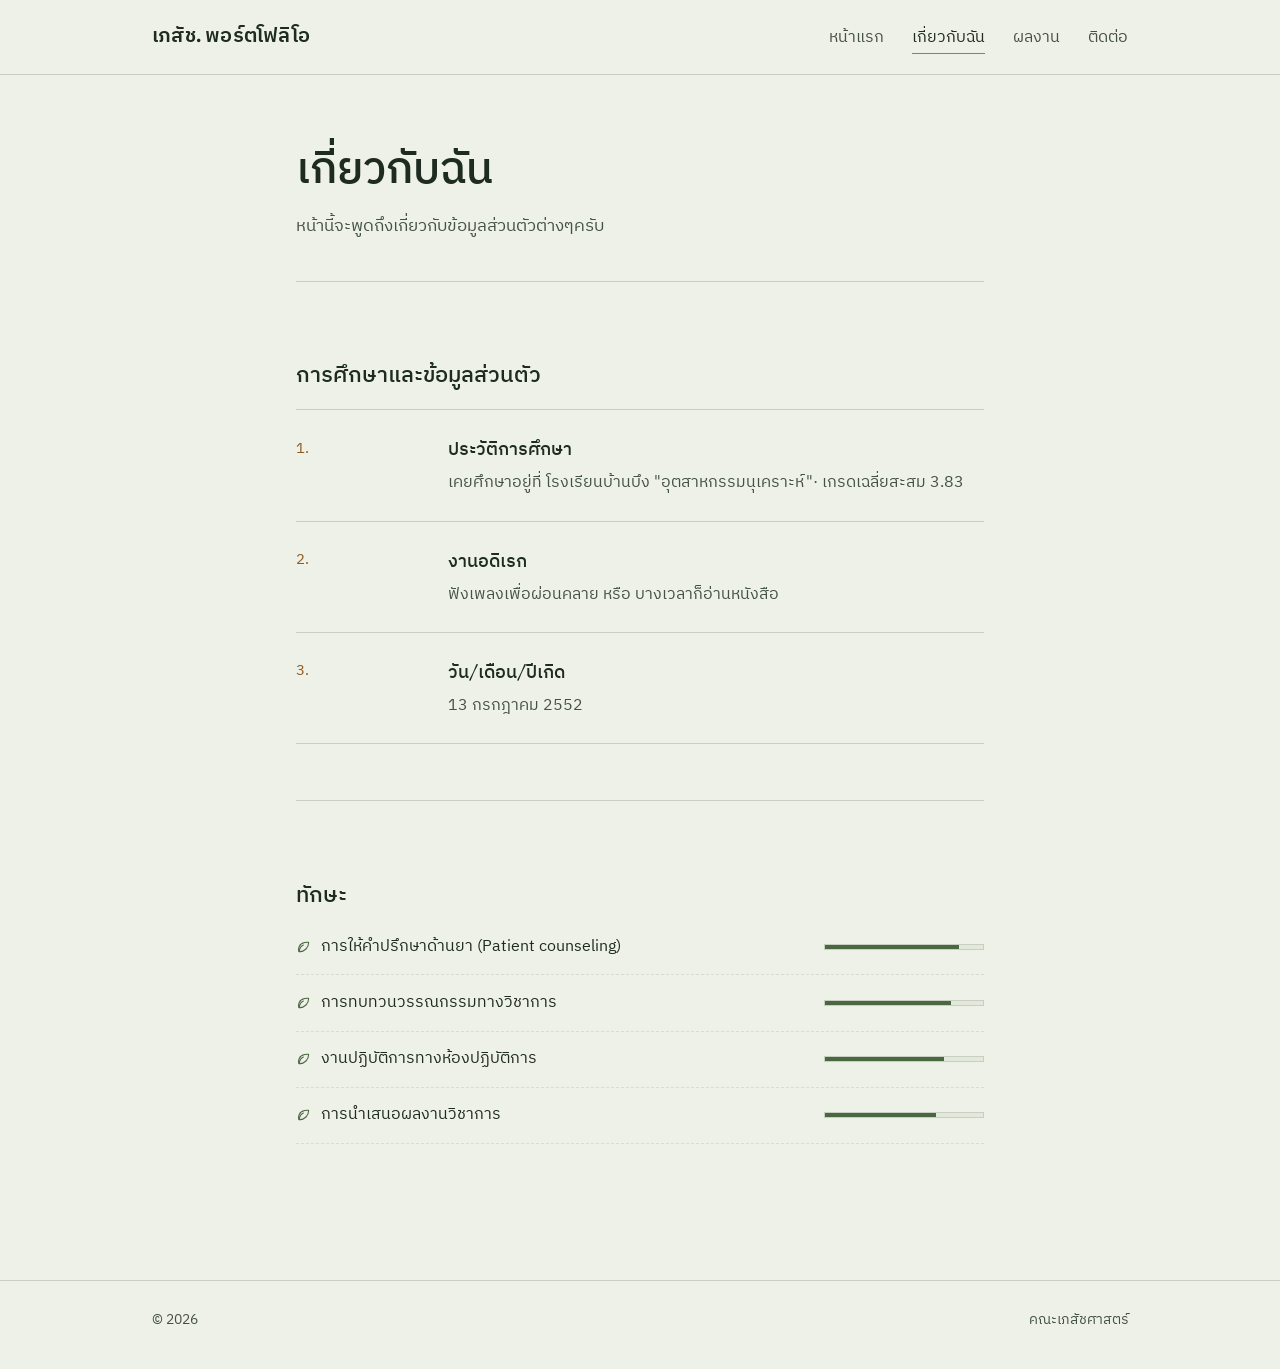
==== commit 556bf7de: "Update about.html" ====
--- a/about.html
+++ b/about.html
@@ -651,25 +651,25 @@
     </div>
 
     <section class="block">
-      <h2 style="font-family: var(--font-display); font-weight:500; font-size:1.4rem; margin-bottom:1rem;">การศึกษาและประสบการณ์</h2>
+      <h2 style="font-family: var(--font-display); font-weight:500; font-size:1.4rem; margin-bottom:1rem;">การศึกษาและข้อมูลส่วนตัว</h2>
       <ul class="timeline">
         <li>
-          <span class="when">1.</span>
+          <span class="when">     1.   </span>
           <div>
             <h3>ประวัติการศึกษา</h3>
             <p>เคยศึกษาอยู่ที่ โรงเรียนบ้านบึง "อุตสาหกรรมนุเคราะห์"· เกรดเฉลี่ยสะสม 3.83</p>
           </div>
         </li>
         <li>
-          <span class="when">2.</span>
+          <span class="when">     2.   </span>
           <div>
             <h3>งานอดิเรก</h3>
             <p>ฟังเพลงเพื่อผ่อนคลาย หรือ บางเวลาก็อ่านหนังสือ</p>
           </div>
         </li>
         <li>
-          <span class="when">3.</span>
-          <div>
+          <span class="when">     3.   </span>
+          <div>  
             <h3>วัน/เดือน/ปีเกิด</h3>
             <p>13 กรกฎาคม 2552</p>
           </div>
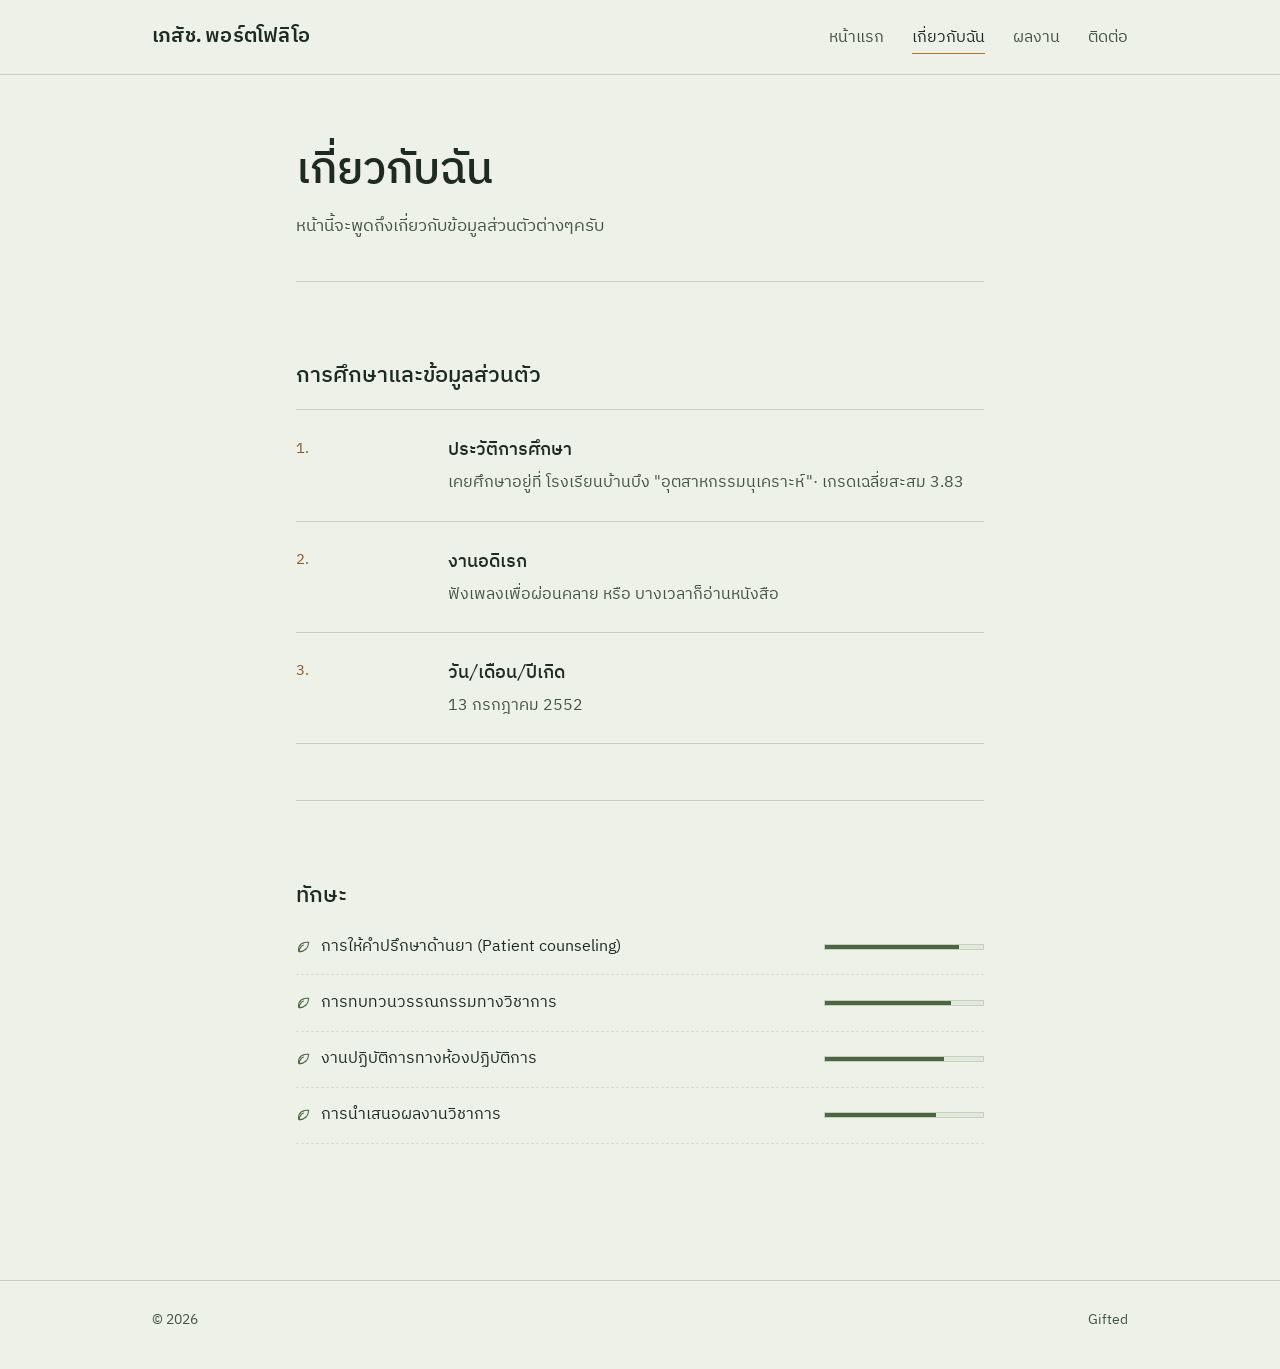
==== commit 27438d38: "Update about.html" ====
--- a/about.html
+++ b/about.html
@@ -704,7 +704,7 @@
 <footer class="site">
   <div class="wrap-wide">
     <span>© 2026 </span>
-    <span>คณะเภสัชศาสตร์</span>
+    <span>Gifted</span>
   </div>
 </footer>
 
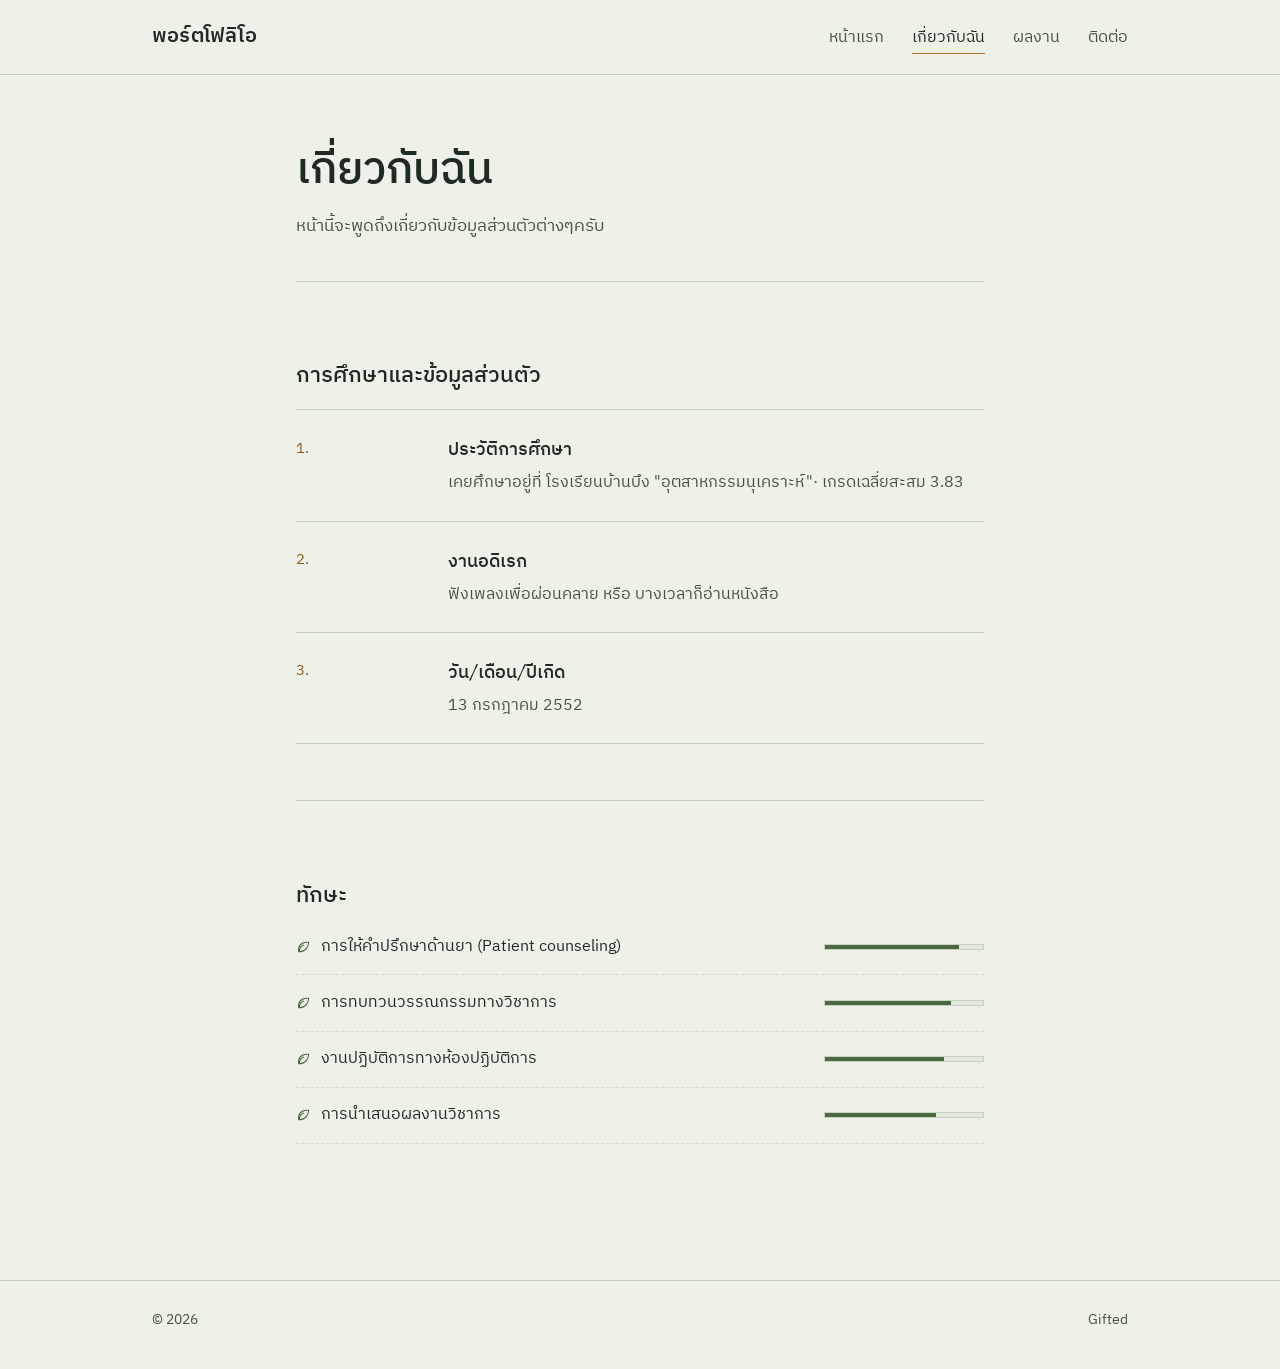
==== commit d8ba12d6: "Update about.html" ====
--- a/about.html
+++ b/about.html
@@ -631,7 +631,7 @@
 
 <header class="site">
   <nav class="site-nav">
-    <a class="mark" href="index.html">เภสัช. พอร์ตโฟลิโอ</a>
+    <a class="mark" href="index.html">พอร์ตโฟลิโอ</a>
     <ul>
       <li><a href="index.html">หน้าแรก</a></li>
       <li><a href="about.html" aria-current="page">เกี่ยวกับฉัน</a></li>
